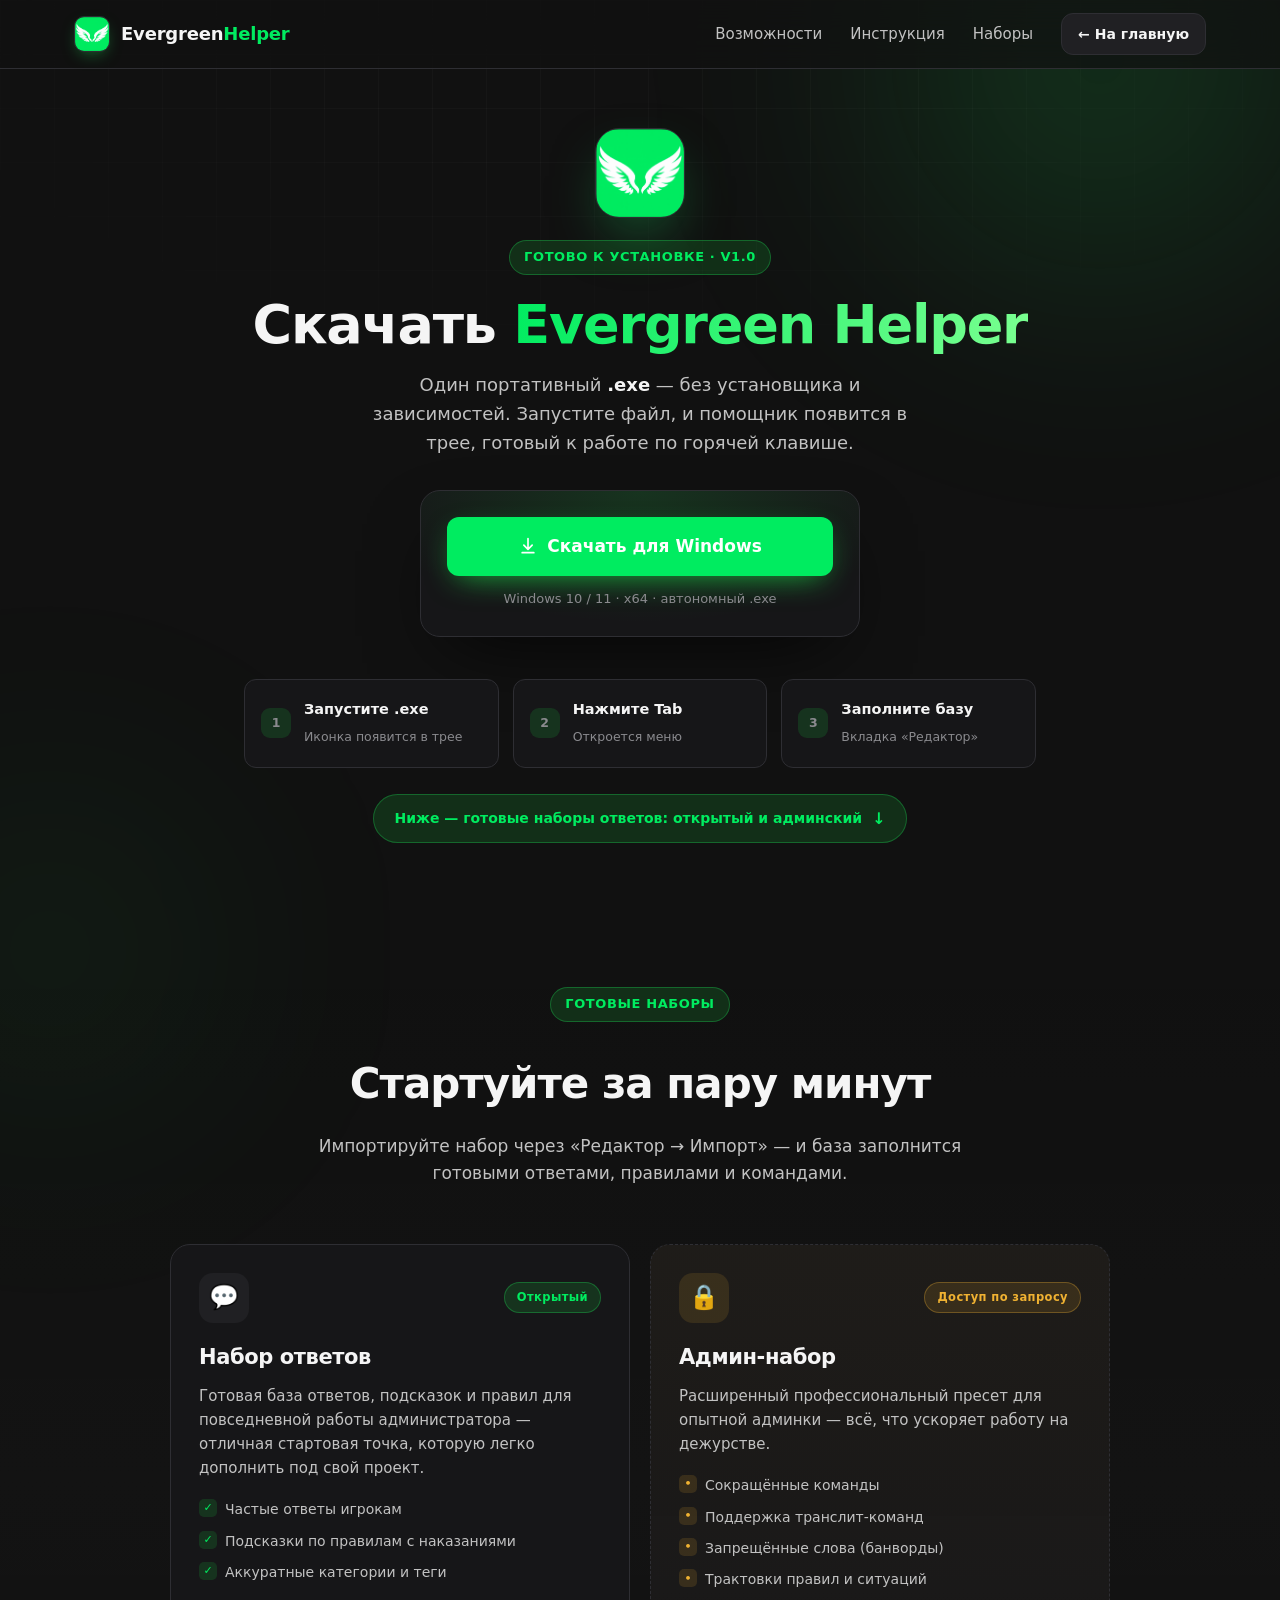
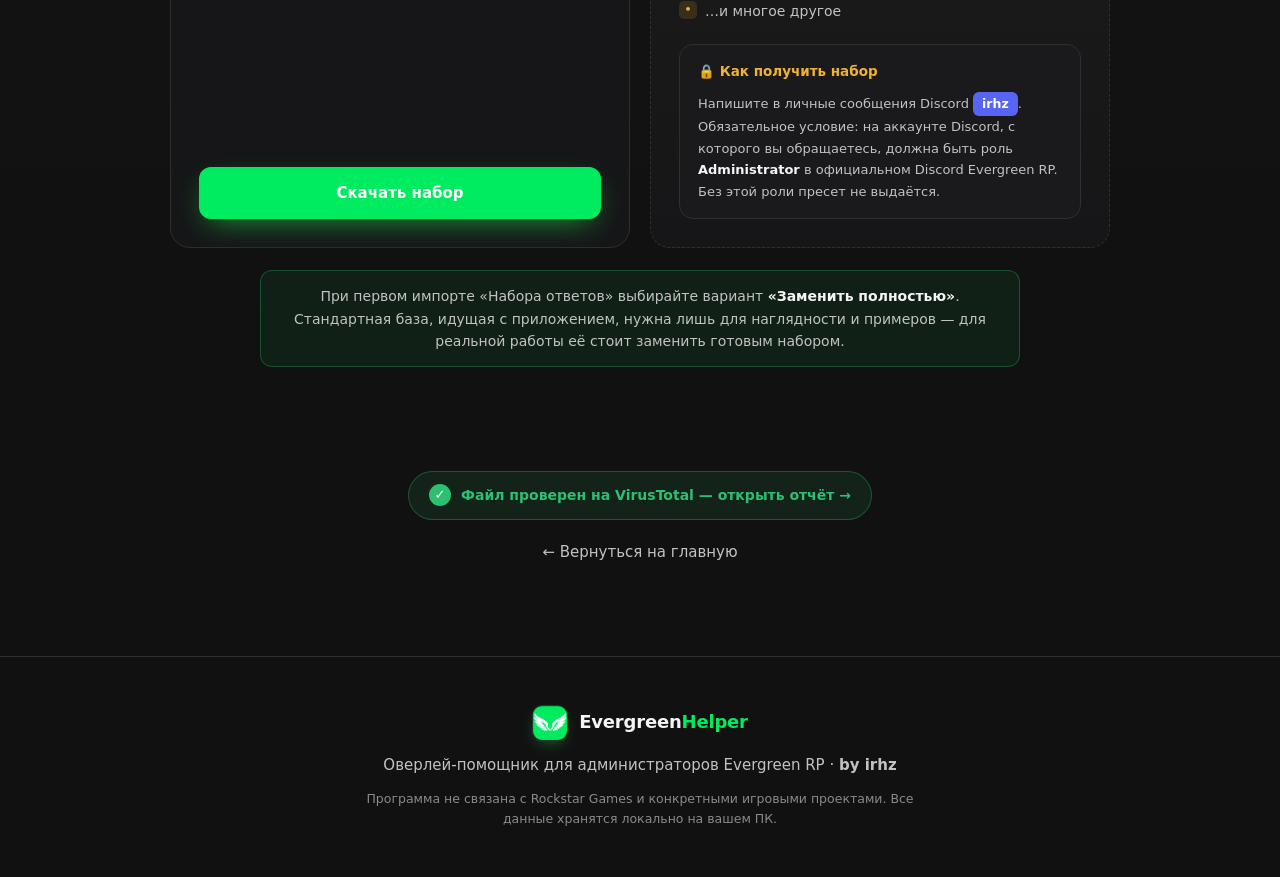
==== download/index.html @ 308b5aea "Add files via upload" ====
<!DOCTYPE html>
<html lang="ru">

<!-- Mirrored from Evergreen-helper.ru/download/ by HTTrack Website Copier/3.x [XR&CO'2014], Thu, 16 Jul 2026 16:44:24 GMT -->
<head>
<meta charset="UTF-8" />
<meta name="viewport" content="width=device-width, initial-scale=1.0" />
<title>Скачать Evergreen Helper</title>
<meta name="description" content="Скачайте Evergreen Helper и готовые наборы ответов для администраторов Evergreen RP. Один портативный .exe, работает офлайн, без сбора данных." />
<link rel="icon" href="../img/newlogo.png" />
<link rel="stylesheet" href="../styles.css" />
</head>
<body>

<div class="bg-grid" aria-hidden="true"></div>
<div class="bg-glow bg-glow--1" aria-hidden="true"></div>
<div class="bg-glow bg-glow--2" aria-hidden="true"></div>

<!-- Nav -->
<header class="nav scrolled" id="nav">
  <div class="wrap nav__inner">
    <a href="../index.html" class="brand">
      <span class="brand__mark"><img src="../img/newlogo.png" alt="Evergreen Helper" /></span>
      <span class="brand__text">Evergreen<span class="brand__accent">Helper</span></span>
    </a>
    <nav class="nav__links">
      <a href="../index.html#features">Возможности</a>
      <a href="../faq/index.html">Инструкция</a>
      <a href="#presets">Наборы</a>
    </nav>
    <a href="../index.html" class="btn btn--ghost btn--sm nav__cta">← На главную</a>
  </div>
</header>

<!-- Download hero -->
<section class="dl">
  <div class="wrap dl__inner">
    <div class="dl__icon"><img src="../img/newlogo.png" alt="Evergreen Helper" /></div>
    <span class="eyebrow">Готово к установке · v1.0</span>
    <h1 class="dl__title">Скачать <span class="grad">Evergreen Helper</span></h1>
    <p class="dl__sub">Один портативный <b>.exe</b> — без установщика и зависимостей. Запустите файл, и помощник появится в трее, готовый к работе по горячей клавише.</p>

    <div class="dl__card">
      <a href="Evergreenhelper.zip" download class="btn btn--accent dl__btn">
        <svg viewBox="0 0 24 24" class="ic ic--dl"><path d="M12 3 V15 M7 11 L12 16 L17 11 M5 20 H19"/></svg>
        Скачать для Windows
      </a>
      <p class="dl__meta">Windows 10 / 11 · x64 · автономный .exe</p>
    </div>

    <div class="dl__steps">
      <div class="dl__step"><span class="dl__num">1</span><div><strong>Запустите .exe</strong><span>Иконка появится в трее</span></div></div>
      <div class="dl__step"><span class="dl__num">2</span><div><strong>Нажмите Tab</strong><span>Откроется меню</span></div></div>
      <div class="dl__step"><span class="dl__num">3</span><div><strong>Заполните базу</strong><span>Вкладка «Редактор»</span></div></div>
    </div>

    <a href="#presets" class="dl__more">
      <span>Ниже — готовые наборы ответов: открытый и админский</span>
      <span class="dl__more-ar">↓</span>
    </a>
  </div>
</section>

<!-- Presets / sets -->
<section class="section section--alt" id="presets">
  <div class="wrap">
    <div class="section__head">
      <span class="eyebrow">Готовые наборы</span>
      <h2>Стартуйте за пару минут</h2>
      <p class="section__lead">Импортируйте набор через «Редактор → Импорт» — и база заполнится готовыми ответами, правилами и командами.</p>
    </div>

    <div class="preset-grid">
      <!-- Answer set -->
      <article class="preset">
        <div class="preset__top">
          <div class="preset__ic">💬</div>
          <span class="preset__chip">Открытый</span>
        </div>
        <h3>Набор ответов</h3>
        <p>Готовая база ответов, подсказок и правил для повседневной работы администратора — отличная стартовая точка, которую легко дополнить под свой проект.</p>
        <ul class="preset__list">
          <li>Частые ответы игрокам</li>
          <li>Подсказки по правилам с наказаниями</li>
          <li>Аккуратные категории и теги</li>
        </ul>
        <a href="Evergreen-answers.json" download class="btn btn--accent preset__btn">Скачать набор</a>
      </article>

      <!-- Admin set (request only) -->
      <article class="preset preset--locked">
        <div class="preset__top">
          <div class="preset__ic preset__ic--lock">🔒</div>
          <span class="preset__chip preset__chip--lock">Доступ по запросу</span>
        </div>
        <h3>Админ-набор</h3>
        <p>Расширенный профессиональный пресет для опытной админки — всё, что ускоряет работу на дежурстве.</p>
        <ul class="preset__list">
          <li>Сокращённые команды</li>
          <li>Поддержка транслит-команд</li>
          <li>Запрещённые слова (банворды)</li>
          <li>Трактовки правил и ситуаций</li>
          <li>…и многое другое</li>
        </ul>
        <div class="preset__note">
          <strong>🔒 Как получить набор</strong>
          <p>Напишите в личные сообщения Discord <span class="disco">irhz</span>. Обязательное условие: на аккаунте Discord, с которого вы обращаетесь, должна быть роль <b>Administrator</b> в официальном Discord Evergreen RP. Без этой роли пресет не выдаётся.</p>
        </div>
      </article>
    </div>

    <p class="preset-tip">При первом импорте «Набора ответов» выбирайте вариант <b>«Заменить полностью»</b>. Стандартная база, идущая с приложением, нужна лишь для наглядности и примеров — для реальной работы её стоит заменить готовым набором.</p>
  </div>
</section>

<!-- Footer bar -->
<section class="dl-foot">
  <div class="wrap dl-foot__inner">
    <a class="dl__vt" href="https://www.virustotal.com/gui/file/6ad9322ad6ffc2415cfb0052f76b34efeab2f4a1d51f4c47fbfd35884fb3eeb3/detection" target="_blank" rel="noopener">
      <span class="dl__vt-check">✓</span> Файл проверен на VirusTotal — открыть отчёт →
    </a>
    <a href="../index.html" class="dl__back">← Вернуться на главную</a>
  </div>
</section>

<footer class="footer">
  <div class="wrap footer__inner">
    <div class="brand">
      <span class="brand__mark"><img src="../img/newlogo.png" alt="Evergreen Helper" /></span>
      <span class="brand__text">Evergreen<span class="brand__accent">Helper</span></span>
    </div>
    <p class="footer__by">Оверлей-помощник для администраторов Evergreen RP · <b>by irhz</b></p>
    <p class="footer__small">Программа не связана с Rockstar Games и конкретными игровыми проектами. Все данные хранятся локально на вашем ПК.</p>
  </div>
</footer>

</body>

<!-- Mirrored from Evergreen-helper.ru/download/ by HTTrack Website Copier/3.x [XR&CO'2014], Thu, 16 Jul 2026 16:44:26 GMT -->
</html>
---- styles.css ----
/* ===== Evergreen Helper — presentation site ===== */
/* Palette mirrors the app: raspberry #E81C5A on near-black #111111. */

:root{
  --bg:#111111;
  --surface:#1A1A1C;
  --surface2:#202023;
  --hover:#2A2A2E;
  --border:#2E2E33;
  --card:#161618;
  --card2:#1c1c1f;
  --accent:#00EC60;
  --accent-hover:#00EC60;
  --accent-soft:rgba(28, 232, 72, 0.14);
  --success:#2FBF71;
  --danger:#00EC60;
  --warning:#F0B232;
  --text:#F5F5F5;
  --text2:#C2C2C2;
  --muted:#8A8A8E;
  --radius:18px;
  --radius-sm:12px;
  --maxw:1180px;
  --ease:cubic-bezier(.22,.61,.36,1);
  --shadow:0 30px 80px -30px rgba(0,0,0,.85);
}

*{box-sizing:border-box;margin:0;padding:0}
html{scroll-behavior:smooth;scroll-padding-top:84px}
body{
  font-family:"Segoe UI",system-ui,-apple-system,Roboto,Arial,sans-serif;
  background:var(--bg);
  color:var(--text);
  line-height:1.6;
  -webkit-font-smoothing:antialiased;
  overflow-x:hidden;
}
a{color:inherit;text-decoration:none}
img{max-width:100%;display:block}
.wrap{width:100%;max-width:var(--maxw);margin:0 auto;padding:0 24px}

/* ===== Background ===== */
.bg-grid{
  position:fixed;inset:0;z-index:-2;
  background-image:
    linear-gradient(rgba(255,255,255,.025) 1px,transparent 1px),
    linear-gradient(90deg,rgba(255,255,255,.025) 1px,transparent 1px);
  background-size:54px 54px;
  mask-image:radial-gradient(ellipse 90% 60% at 50% 0%,#000 30%,transparent 75%);
}
.bg-glow{position:fixed;z-index:-1;border-radius:50%;filter:blur(120px);opacity:.5;pointer-events:none}
.bg-glow--1{width:680px;height:680px;background:radial-gradient(circle,rgba(28, 232, 89, 0.45),transparent 65%);top:-280px;right:-160px}
.bg-glow--2{width:540px;height:540px;background:radial-gradient(circle,rgba(28, 232, 79, 0.18),transparent 65%);top:680px;left:-220px}

/* ===== Buttons ===== */
.btn{
  display:inline-flex;align-items:center;gap:9px;justify-content:center;
  font-weight:600;font-size:15px;border:none;cursor:pointer;
  padding:13px 24px;border-radius:12px;transition:.22s var(--ease);
  white-space:nowrap;
}
.btn--accent{background:var(--accent);color:#fff;box-shadow:0 10px 30px -10px rgba(28, 232, 79, 0.7)}
.btn--accent:hover{background:var(--accent-hover);transform:translateY(-2px);box-shadow:0 16px 40px -12px rgba(28, 232, 106, 0.85)}
.btn--ghost{background:var(--surface2);color:var(--text);border:1px solid var(--border)}
.btn--ghost:hover{background:var(--hover);transform:translateY(-2px)}
.btn--sm{padding:9px 16px;font-size:14px}
.btn--lg{padding:16px 32px;font-size:16px}

/* ===== Nav ===== */
.nav{
  position:fixed;top:0;left:0;right:0;z-index:50;
  transition:.3s var(--ease);
}
.nav.scrolled{
  background:rgba(17,17,17,.72);
  backdrop-filter:blur(18px);-webkit-backdrop-filter:blur(18px);
  border-bottom:1px solid var(--border);
}
.nav__inner{display:flex;align-items:center;gap:24px;height:68px}
.brand{display:flex;align-items:center;gap:11px;font-weight:700;font-size:18px;letter-spacing:-.2px}
.brand__mark{
  width:36px;height:36px;border-radius:10px;display:grid;place-items:center;overflow:hidden;
  background:var(--surface2);border:1px solid var(--border);
  box-shadow:0 6px 18px -8px rgba(28, 232, 89, 0.7);
}
.brand__mark img{width:100%;height:100%;object-fit:cover;display:block}
.brand__accent{color:var(--accent)}
.nav__links{display:flex;gap:28px;margin-left:auto;font-size:15px;font-weight:500}
.nav__links a{color:var(--text2);transition:.2s;position:relative;padding:6px 0}
.nav__links a:hover{color:var(--text)}
.nav__links a.active{color:var(--text)}
.nav__links a.active::after{content:"";position:absolute;left:0;right:0;bottom:-2px;height:2px;background:var(--accent);border-radius:2px}
.nav__cta{margin-left:4px}

/* ===== Hero ===== */
.hero{padding:150px 0 70px}
.hero__inner{display:grid;grid-template-columns:1.05fr 1.1fr;gap:56px;align-items:center}
.eyebrow{
  display:inline-block;font-size:13px;font-weight:600;letter-spacing:.6px;text-transform:uppercase;
  color:var(--accent);background:var(--accent-soft);border:1px solid rgba(28, 232, 89, 0.3);
  padding:6px 14px;border-radius:999px;margin-bottom:22px;
}
.hero__title{font-size:clamp(38px,5.2vw,62px);line-height:1.05;font-weight:800;letter-spacing:-1.5px}
.grad{background:linear-gradient(100deg,var(--accent),#7aff90);-webkit-background-clip:text;background-clip:text;color:transparent}
.hero__sub{margin-top:22px;font-size:18px;color:var(--text2);max-width:540px}
.hero__sub b{color:var(--text)}
.hero__cta{display:flex;gap:14px;margin-top:34px;flex-wrap:wrap}
.hero__pills{list-style:none;display:flex;flex-wrap:wrap;gap:10px 22px;margin-top:34px;font-size:14px;color:var(--text2)}
.hero__pills li{display:flex;align-items:center;gap:8px}
.dot{width:8px;height:8px;border-radius:50%;display:inline-block}
.dot--green{background:var(--success);box-shadow:0 0 10px var(--success)}
.dot--accent{background:var(--accent);box-shadow:0 0 10px var(--accent)}

/* ===== Card / mockup ===== */
.card{background:var(--card);border:1px solid var(--border);border-radius:var(--radius);box-shadow:var(--shadow)}
.hero__demo{position:relative}
.mockup{position:relative;z-index:2;padding:16px;transition:transform .3s var(--ease)}
.mockup__glow{position:absolute;inset:8% 6%;z-index:1;background:radial-gradient(ellipse,rgba(28, 232, 89, 0.4),transparent 70%);filter:blur(60px)}
.mockup__header{display:flex;align-items:center;justify-content:space-between;margin-bottom:14px}
.seg{display:inline-flex;background:var(--bg);border:1px solid var(--border);border-radius:10px;padding:3px}
.seg__btn{background:transparent;border:none;color:var(--text2);font-weight:600;font-size:12.5px;padding:7px 14px;border-radius:7px;cursor:pointer;font-family:inherit;transition:.2s}
.seg__btn.is-active{background:var(--accent);color:#fff}
.seg__btn:not(.is-active):hover{background:var(--hover);color:var(--text)}
.mockup__hint{font-size:11.5px;color:var(--muted)}
.mockup__search{display:flex;align-items:center;gap:10px;background:var(--bg);border:1.5px solid var(--border);border-radius:12px;padding:12px 14px;transition:.2s}
.mockup__search:focus-within{border-color:var(--accent);background:#1a1012}
.mockup__search .ic{width:18px;height:18px;flex:none}
.mockup__search input{flex:1;background:none;border:none;outline:none;color:var(--text);font-size:15px;font-family:inherit}
.mockup__search input::placeholder{color:var(--muted)}
.ic{fill:none;stroke:var(--muted);stroke-width:2;stroke-linecap:round;stroke-linejoin:round}
.mockup__body{display:grid;grid-template-columns:1fr 1fr;gap:12px;margin-top:12px;min-height:236px}
.mockup__list{list-style:none;display:flex;flex-direction:column;gap:6px;overflow:auto;max-height:236px}
.row{display:flex;align-items:center;gap:10px;padding:10px 11px;border-radius:11px;cursor:pointer;border:1px solid transparent;transition:.16s}
.row:hover{background:var(--surface)}
.row.is-active{background:var(--surface2);border-color:var(--border)}
.row__ic{width:30px;height:30px;border-radius:9px;background:var(--bg);display:grid;place-items:center;font-size:15px;flex:none}
.row__main{min-width:0}
.row__name{font-size:13.5px;font-weight:600;white-space:nowrap;overflow:hidden;text-overflow:ellipsis}
.row__sub{font-size:11px;color:var(--muted);white-space:nowrap;overflow:hidden;text-overflow:ellipsis}
.badge{font-size:9.5px;font-weight:700;letter-spacing:.4px;padding:3px 7px;border-radius:6px;flex:none}
.badge--answer{background:rgba(47,191,113,.16);color:#5fe39b}
.badge--hint{background:rgba(240,178,50,.16);color:#f3c66b}
.badge--cmd{background:rgba(28, 232, 72, 0.16);color:#77ff99}
.badge--ban{background:rgba(72, 229, 119, 0.18);color:#8affad}
.mark{background:rgba(28, 232, 89, 0.4);color:#fff;border-radius:3px;padding:0 2px;font-weight:600}

.mockup__preview{background:var(--bg);border:1px solid var(--border);border-radius:12px;padding:14px;display:flex;flex-direction:column;overflow:hidden}
.pv__badge{align-self:flex-start;font-size:10px;font-weight:700;letter-spacing:.5px;color:var(--accent);background:var(--accent-soft);padding:4px 9px;border-radius:6px}
.pv__name{font-size:15px;font-weight:700;margin:10px 0 6px}
.pv__text{font-size:12.5px;color:var(--text2);overflow:auto;flex:1}
.pv__pun{margin-top:8px;align-self:flex-start;font-size:11px;font-weight:600;color:#8eff8a;background:rgba(72, 229, 111, 0.16);padding:4px 9px;border-radius:6px}
.pv__copy{margin-top:10px;align-self:flex-start;background:var(--accent);color:#fff;border:none;font-weight:600;font-size:12px;padding:8px 16px;border-radius:9px;cursor:pointer;font-family:inherit;transition:.2s}
.pv__copy:hover{background:var(--accent-hover)}
.mockup__footer{display:flex;align-items:center;justify-content:space-between;margin-top:13px;padding-top:11px;border-top:1px solid var(--border);font-size:11px;color:var(--muted)}
.by{color:#ff5fb0;font-weight:600}
.kbd{display:inline-block;background:var(--surface2);border:1px solid var(--border);border-bottom-width:2px;border-radius:5px;padding:1px 6px;font-size:11px;font-family:"Segoe UI",sans-serif;color:var(--text2)}

/* ===== Stats ===== */
.stats{display:grid;grid-template-columns:repeat(4,1fr);gap:18px;margin:30px auto 10px}
.stat{background:var(--card);border:1px solid var(--border);border-radius:var(--radius-sm);padding:24px;text-align:center}
.stat__num{display:block;font-size:34px;font-weight:800;color:var(--accent);letter-spacing:-1px}
.stat__label{font-size:13.5px;color:var(--muted)}

/* ===== Sections ===== */
.section{padding:96px 0}
.section--alt{background:linear-gradient(180deg,transparent,rgba(255,255,255,.012),transparent)}
.section__head{max-width:680px;margin:0 auto 56px;text-align:center}
.section__head h2{font-size:clamp(28px,3.6vw,42px);font-weight:800;letter-spacing:-1px;margin-top:6px}
.section__lead{margin-top:16px;font-size:17px;color:var(--text2)}

/* ===== Feature rows ===== */
.feature{display:grid;grid-template-columns:1fr 1.15fr;gap:54px;align-items:center;padding:38px 0}
.feature--rev .feature__text{order:2}
.feature--rev .feature__shot{order:1}
.feature__tag{display:inline-block;font-size:12.5px;font-weight:700;letter-spacing:.5px;text-transform:uppercase;color:var(--text2);background:var(--surface2);border:1px solid var(--border);padding:5px 12px;border-radius:999px;margin-bottom:16px}
.feature__tag--accent{color:#fff;background:var(--accent);border-color:var(--accent);box-shadow:0 8px 22px -8px rgba(28, 232, 113, 0.8)}
.feature__text h3{font-size:clamp(23px,2.6vw,30px);font-weight:800;letter-spacing:-.6px;line-height:1.2}
.feature__text>p{margin-top:14px;font-size:16.5px;color:var(--text2)}
.feature__text>p i{color:var(--text)}
.ticks{list-style:none;margin-top:22px;display:flex;flex-direction:column;gap:12px}
.ticks li{position:relative;padding-left:30px;font-size:15px;color:var(--text2)}
.ticks li::before{
  content:"✓";position:absolute;left:0;top:1px;width:20px;height:20px;border-radius:6px;
  background:var(--accent-soft);color:var(--accent);font-size:12px;font-weight:800;display:grid;place-items:center;
}
.inline-link{display:inline-block;margin-top:22px;color:var(--accent);font-weight:600}
.inline-link:hover{text-decoration:underline}

.feature__shot{
  border-radius:var(--radius);overflow:hidden;border:1px solid var(--border);
  background:var(--card);box-shadow:var(--shadow);position:relative;
  transition:.4s var(--ease);
}
.feature__shot::after{content:"";position:absolute;inset:0;border-radius:var(--radius);box-shadow:inset 0 0 0 1px rgba(255,255,255,.04);pointer-events:none}
.feature__shot:hover{transform:translateY(-6px);border-color:rgba(28, 232, 79, 0.4)}
.feature__shot img{width:100%}
.feature--hl{
  background:radial-gradient(ellipse 80% 100% at 50% 0%,var(--accent-soft),transparent 70%);
  border:1px solid rgba(28, 232, 89, 0.22);border-radius:24px;padding:42px;margin:24px 0;
}

/* ===== RMB demo ===== */
.rmb-zone{
  position:relative;min-height:320px;border-radius:24px;overflow:hidden;
  border:1.5px dashed var(--border);background:
    radial-gradient(ellipse 70% 90% at 50% 50%,rgba(28, 232, 89, 0.08),transparent 70%),var(--card);
  display:grid;place-items:center;transition:.3s;
}
.rmb-zone:hover{border-color:rgba(28, 232, 72, 0.45)}
.rmb-zone__hint{text-align:center;color:var(--muted);user-select:none;pointer-events:none}
.rmb-zone__hint .ic--lg{width:46px;height:46px;stroke:var(--accent);margin:0 auto 14px}
.rmb-zone__hint p{font-size:19px;font-weight:600;color:var(--text)}
.rmb-zone__hint span{font-size:13.5px}

/* context menu (built by JS) */
.ctx{
  position:fixed;z-index:80;width:300px;background:var(--card);border:1px solid var(--border);
  border-radius:14px;box-shadow:var(--shadow);padding:8px;
  animation:ctxIn .14s var(--ease);transform-origin:top left;
}
@keyframes ctxIn{from{opacity:0;transform:scale(.94) translateY(-4px)}to{opacity:1;transform:none}}
.ctx__head{font-size:11px;color:var(--muted);padding:6px 10px 8px;display:flex;justify-content:space-between}
.ctx__item{display:flex;align-items:center;gap:11px;padding:10px 11px;border-radius:10px;cursor:pointer;transition:.12s}
.ctx__item:hover{background:var(--accent);color:#fff}
.ctx__item:hover .ctx__sub{color:rgba(255,255,255,.8)}
.ctx__star{color:var(--accent)}
.ctx__item:hover .ctx__star{color:#fff}
.ctx__main{min-width:0}
.ctx__name{font-size:13.5px;font-weight:600;white-space:nowrap;overflow:hidden;text-overflow:ellipsis}
.ctx__sub{font-size:11px;color:var(--muted);white-space:nowrap;overflow:hidden;text-overflow:ellipsis}

.toast{
  position:fixed;left:50%;bottom:40px;transform:translateX(-50%) translateY(20px);
  background:var(--surface2);border:1px solid var(--border);border-left:3px solid var(--success);
  color:var(--text);padding:13px 20px;border-radius:12px;font-size:14px;font-weight:500;
  box-shadow:var(--shadow);opacity:0;pointer-events:none;transition:.3s var(--ease);z-index:90;max-width:90vw;
}
.toast.show{opacity:1;transform:translateX(-50%) translateY(0)}

/* ===== Security ===== */
.sec-grid{display:grid;grid-template-columns:repeat(3,1fr);gap:18px}
.sec-card{background:var(--card);border:1px solid var(--border);border-radius:var(--radius);padding:28px;transition:.25s var(--ease)}
.sec-card:hover{transform:translateY(-5px);border-color:rgba(28, 232, 89, 0.35);background:var(--card2)}
.sec-card__ic{font-size:30px;width:56px;height:56px;border-radius:14px;background:var(--surface2);display:grid;place-items:center;margin-bottom:16px}
.sec-card h3{font-size:18.5px;font-weight:700;margin-bottom:8px}
.sec-card p{font-size:14.5px;color:var(--text2)}
.code{font-family:Consolas,monospace;background:var(--surface2);border:1px solid var(--border);border-radius:5px;padding:1px 6px;font-size:12.5px;color:var(--text)}

.vt{
  display:grid;grid-template-columns:1fr auto;align-items:center;gap:36px;margin-top:26px;
  background:linear-gradient(110deg,rgba(47,191,113,.08),var(--card));
  border:1px solid rgba(47,191,113,.3);border-radius:20px;padding:28px 32px;transition:.25s var(--ease);
}
.vt:hover{transform:translateY(-4px);border-color:rgba(47,191,113,.55);box-shadow:0 24px 60px -28px rgba(47,191,113,.5)}
.vt__info{display:flex;flex-direction:column;align-items:flex-start;gap:16px}
.vt__badge{display:flex;align-items:center;gap:16px}
.vt__check{width:50px;height:50px;border-radius:50%;background:var(--success);color:#fff;font-size:26px;font-weight:800;display:grid;place-items:center;box-shadow:0 0 26px -4px var(--success);flex:none}
.vt__badge strong{display:block;font-size:18px}
.vt__badge span{font-size:13.5px;color:var(--text2)}
.vt__desc{font-size:14.5px;color:var(--text2);max-width:440px}
.vt__shot{flex:none;width:260px;max-width:38vw;border-radius:14px;overflow:hidden;border:1px solid var(--border);background:var(--bg);box-shadow:0 16px 40px -20px rgba(0,0,0,.8)}
.vt__shot img{width:100%;height:auto;display:block}
.vt__link{color:var(--success);font-weight:700;white-space:nowrap}

/* ===== Compare ===== */
.compare{max-width:980px;margin:0 auto;border:1px solid var(--border);border-radius:var(--radius);overflow:hidden;background:var(--card)}
.compare__row{display:grid;grid-template-columns:1.2fr 1.4fr 1.4fr;border-bottom:1px solid var(--border)}
.compare__row:last-child{border-bottom:none}
.compare__row--head{background:var(--surface2);font-weight:700;font-size:13px;text-transform:uppercase;letter-spacing:.4px}
.compare__cell{padding:16px 20px;font-size:14.5px;display:flex;align-items:center;gap:9px}
.compare__feature{font-weight:600;color:var(--text);border-right:1px solid var(--border)}
.compare__ahk{color:var(--muted);border-right:1px solid var(--border)}
.compare__us{color:var(--text2);background:rgba(28, 232, 96, 0.05)}
.compare__row--head .compare__us{color:var(--accent);background:rgba(28, 232, 106, 0.12)}
.x{color:var(--danger);font-weight:800;flex:none}
.v{color:var(--success);font-weight:800;flex:none}

/* ===== CTA ===== */
.cta__inner{text-align:center;background:
  radial-gradient(ellipse 80% 120% at 50% 0%,var(--accent-soft),transparent 70%),var(--card);
  border:1px solid rgba(28, 232, 113, 0.25);border-radius:28px;padding:64px 32px}
.cta__inner h2{font-size:clamp(28px,4vw,44px);font-weight:800;letter-spacing:-1px}
.cta__inner p{margin:16px auto 0;max-width:560px;font-size:17px;color:var(--text2)}
.cta__btns{display:flex;gap:14px;justify-content:center;margin-top:32px;flex-wrap:wrap}

/* ===== Footer ===== */
.footer{border-top:1px solid var(--border);padding:48px 0;margin-top:20px}
.footer__inner{text-align:center;display:flex;flex-direction:column;align-items:center;gap:12px}
.footer__by{color:var(--text2);font-size:15px}
.footer__small{color:var(--muted);font-size:12.5px;max-width:560px}

/* ===== Download page ===== */
.dl{padding:128px 0 48px}
.dl__inner{max-width:840px;margin:0 auto;text-align:center;display:flex;flex-direction:column;align-items:center}
.dl__icon{width:90px;height:90px;border-radius:24px;overflow:hidden;border:1px solid var(--border);background:var(--surface2);box-shadow:0 24px 60px -20px rgba(28, 232, 106, 0.55);margin-bottom:22px}
.dl__icon img{width:100%;height:100%;object-fit:cover}
.dl__title{font-size:clamp(34px,5vw,54px);font-weight:800;letter-spacing:-1.2px;line-height:1.05}
.dl__sub{margin:18px auto 0;font-size:18px;color:var(--text2);max-width:560px}
.dl__sub b{color:var(--text)}
.dl__card{margin-top:32px;width:100%;max-width:440px;background:var(--card);border:1px solid var(--border);border-radius:20px;padding:26px;box-shadow:var(--shadow);background-image:radial-gradient(ellipse 90% 130% at 50% 0%,var(--accent-soft),transparent 70%)}
.dl__btn{width:100%;font-size:17px;padding:16px 30px}
.ic--dl{width:20px;height:20px;stroke:#fff;fill:none;stroke-width:2;stroke-linecap:round;stroke-linejoin:round}
.dl__meta{margin-top:13px;font-size:13px;color:var(--muted)}
.dl__pills{list-style:none;display:flex;flex-wrap:wrap;gap:8px 18px;justify-content:center;margin-top:16px;font-size:13.5px;color:var(--text2)}
.dl__pills li{display:flex;align-items:center;gap:7px}
.dl__more{display:inline-flex;align-items:center;gap:10px;margin-top:26px;padding:11px 20px;border-radius:999px;
  background:var(--accent-soft);border:1px solid rgba(28, 232, 89, 0.3);color:var(--accent);font-weight:600;font-size:14px;transition:.2s var(--ease)}
.dl__more:hover{background:rgba(28, 232, 79, 0.2);transform:translateY(-2px)}
.dl__more-ar{font-size:16px;animation:bobDown 1.4s var(--ease) infinite}
@keyframes bobDown{0%,100%{transform:translateY(-2px)}50%{transform:translateY(3px)}}
.dl__steps{display:grid;grid-template-columns:repeat(3,1fr);gap:14px;margin-top:42px;width:100%;text-align:left}
.dl__step{background:var(--card);border:1px solid var(--border);border-radius:var(--radius-sm);padding:18px 16px;display:flex;gap:13px;align-items:center}
.dl__num{width:30px;height:30px;border-radius:9px;background:var(--accent-soft);color:var(--accent);font-weight:800;display:grid;place-items:center;flex:none}
.dl__step strong{display:block;font-size:14.5px;margin-bottom:2px}
.dl__step span{font-size:12.5px;color:var(--muted)}

/* presets / sets */
.preset-grid{display:grid;grid-template-columns:1fr 1fr;gap:20px;max-width:940px;margin:0 auto}
.preset{display:flex;flex-direction:column;background:var(--card);border:1px solid var(--border);border-radius:20px;padding:28px;transition:.25s var(--ease)}
.preset:not(.preset--locked):hover{transform:translateY(-4px);border-color:rgba(28, 232, 79, 0.4)}
.preset--locked{background:linear-gradient(180deg,rgba(240,178,50,.04),transparent),var(--card);border-style:dashed}
.preset__top{display:flex;align-items:center;justify-content:space-between;margin-bottom:18px}
.preset__ic{width:50px;height:50px;border-radius:14px;background:var(--surface2);display:grid;place-items:center;font-size:24px}
.preset__ic--lock{background:rgba(240,178,50,.12)}
.preset__chip{font-size:11.5px;font-weight:700;letter-spacing:.4px;padding:5px 12px;border-radius:999px;background:var(--accent-soft);color:var(--accent);border:1px solid rgba(28, 232, 89, 0.3)}
.preset__chip--lock{background:rgba(240,178,50,.12);color:var(--warning);border-color:rgba(240,178,50,.3)}
.preset h3{font-size:21px;font-weight:800;letter-spacing:-.4px}
.preset>p{margin-top:10px;font-size:15px;color:var(--text2)}
.preset__list{list-style:none;margin:18px 0 22px;display:flex;flex-direction:column;gap:9px}
.preset__list li{position:relative;padding-left:26px;font-size:14px;color:var(--text2)}
.preset__list li::before{content:"✓";position:absolute;left:0;top:1px;width:18px;height:18px;border-radius:5px;background:var(--accent-soft);color:var(--accent);font-size:11px;font-weight:800;display:grid;place-items:center}
.preset--locked .preset__list li::before{content:"•";background:rgba(240,178,50,.14);color:var(--warning)}
.preset__btn{margin-top:auto;width:100%;padding:14px}
.preset-tip{max-width:760px;margin:22px auto 0;text-align:center;font-size:14px;color:var(--text2);
  background:rgba(28, 232, 106, 0.07);border:1px solid rgba(28, 232, 120, 0.25);border-radius:12px;padding:14px 18px}
.preset-tip b{color:var(--text)}
.preset__note{margin-top:auto;background:var(--surface);border:1px solid var(--border);border-radius:14px;padding:16px 18px}
.preset__note strong{display:flex;align-items:center;gap:8px;font-size:13.5px;color:var(--warning);margin-bottom:9px}
.preset__note p{font-size:13px;color:var(--text2);line-height:1.65}
.preset__note b{color:var(--text)}
.disco{display:inline-flex;align-items:center;gap:6px;font-weight:700;color:#fff;background:#5865F2;padding:2px 9px;border-radius:6px;font-size:12.5px}

/* download footer bar */
.dl-foot{padding:8px 0 72px}
.dl-foot__inner{display:flex;flex-direction:column;align-items:center;gap:20px}
.dl__vt{display:inline-flex;align-items:center;gap:10px;padding:12px 20px;border-radius:999px;background:rgba(47,191,113,.1);border:1px solid rgba(47,191,113,.32);color:var(--success);font-weight:600;font-size:14px;transition:.2s var(--ease)}
.dl__vt:hover{background:rgba(47,191,113,.18);transform:translateY(-2px)}
.dl__vt-check{width:22px;height:22px;border-radius:50%;background:var(--success);color:#fff;font-weight:800;font-size:13px;display:grid;place-items:center}
.dl__back{color:var(--text2);font-weight:500;font-size:15px;transition:.2s}
.dl__back:hover{color:var(--accent)}

/* ===== 404 page ===== */
.err{min-height:100vh;display:grid;place-items:center;text-align:center;padding:120px 0 60px}
.err__inner{display:flex;flex-direction:column;align-items:center}
.err__icon{width:74px;height:74px;border-radius:20px;overflow:hidden;border:1px solid var(--border);background:var(--surface2);margin-bottom:24px;box-shadow:0 18px 50px -20px rgba(28, 232, 130, 0.5)}
.err__icon img{width:100%;height:100%;object-fit:cover}
.err__code{font-size:clamp(120px,24vw,210px);font-weight:900;line-height:.9;letter-spacing:-8px;
  background:linear-gradient(120deg,var(--accent),#7affa6 55%,#0e7a2e);-webkit-background-clip:text;background-clip:text;color:transparent}
.err__title{font-size:clamp(26px,4vw,40px);font-weight:800;letter-spacing:-.8px;margin-top:8px}
.err__sub{margin:16px auto 0;max-width:480px;font-size:17px;color:var(--text2)}
.err__btns{display:flex;gap:14px;justify-content:center;margin-top:32px;flex-wrap:wrap}
.err__links{display:flex;gap:8px 22px;flex-wrap:wrap;justify-content:center;margin-top:30px;font-size:14px}
.err__links a{color:var(--muted);transition:.2s}
.err__links a:hover{color:var(--accent)}

/* ===== Docs / FAQ page ===== */
.doc{padding:108px 0 70px}
.doc__head{max-width:760px;margin:0 0 34px}
.doc__head h1{font-size:clamp(32px,4.5vw,48px);font-weight:800;letter-spacing:-1px;margin-top:6px}
.doc__lead{margin-top:14px;font-size:17px;color:var(--text2)}
.nowrap{white-space:nowrap}
.ilink{color:var(--accent);font-weight:600}
.ilink:hover{text-decoration:underline}
.doc__grid{display:grid;grid-template-columns:248px 1fr;gap:46px;align-items:start}
.toc{position:sticky;top:88px;background:var(--card);border:1px solid var(--border);border-radius:16px;padding:14px}
.toc__title{font-size:12px;text-transform:uppercase;letter-spacing:.5px;color:var(--muted);font-weight:700;padding:4px 10px 10px}
.toc nav{display:flex;flex-direction:column;gap:2px}
.toc a{display:block;padding:8px 10px;border-radius:9px;color:var(--text2);font-size:13.5px;transition:.15s}
.toc a:hover{background:var(--surface);color:var(--text)}
.doc__main{min-width:0}
.doc-sec{scroll-margin-top:84px;padding:30px 0;border-top:1px solid var(--border)}
.doc-sec:first-child{border-top:none;padding-top:0}
.doc-sec h2{font-size:clamp(22px,2.6vw,28px);font-weight:800;letter-spacing:-.5px}
.doc-sec h3{font-size:18px;font-weight:700;margin-top:26px}
.doc-sec>p{margin-top:12px;font-size:15.5px;color:var(--text2)}
.doc-sec p b,.doc-sec li b{color:var(--text)}
.doc-list{margin:14px 0 0;padding:0;list-style:none;display:flex;flex-direction:column;gap:10px}
.doc-list li{position:relative;padding-left:26px;font-size:15px;color:var(--text2)}
.doc-list li::before{content:"";position:absolute;left:4px;top:9px;width:6px;height:6px;border-radius:50%;background:var(--accent)}
.doc-list--num{counter-reset:s}
.doc-list--num li{counter-increment:s}
.doc-list--num li::before{content:counter(s);top:0;left:0;width:20px;height:20px;border-radius:6px;background:var(--accent-soft);color:var(--accent);font-size:11px;font-weight:800;display:grid;place-items:center}
.shot{margin:18px 0 0;border-radius:14px;overflow:hidden;border:1px solid var(--border);background:var(--card);box-shadow:var(--shadow);max-width:560px}
.shot img{width:100%;display:block}
.shot--sm{max-width:420px}
.note{margin-top:16px;background:rgba(28, 232, 89, 0.07);border:1px solid rgba(28, 232, 62, 0.25);border-left-width:3px;border-radius:10px;padding:13px 16px;font-size:14.5px;color:var(--text2)}
.faq-item{border:1px solid var(--border);border-radius:12px;margin-top:10px;background:var(--card)}
.faq-item summary{cursor:pointer;list-style:none;padding:16px 18px;font-weight:600;font-size:15px;color:var(--text);display:flex;justify-content:space-between;align-items:center;gap:12px}
.faq-item summary::-webkit-details-marker{display:none}
.faq-item summary::after{content:"+";color:var(--accent);font-size:21px;font-weight:700;flex:none;transition:transform .2s var(--ease)}
.faq-item[open] summary::after{transform:rotate(45deg)}
.faq-item summary:hover{color:var(--accent)}
.faq-a{padding:0 18px 16px}
.faq-a p{margin-top:8px;font-size:14.5px;color:var(--text2)}
.faq-a p:first-child{margin-top:0}
.doc__dl{margin-top:36px;padding:15px 30px;font-size:16px}

@media (max-width:920px){
  .doc__grid{grid-template-columns:1fr;gap:0}
  .toc{position:static;margin-bottom:24px}
  .toc nav{flex-direction:row;flex-wrap:wrap;gap:6px}
  .toc a{font-size:12.5px;padding:6px 11px;background:var(--surface)}
}

/* ===== Reveal animation ===== */
.reveal{opacity:0;transform:translateY(28px);transition:opacity .7s var(--ease),transform .7s var(--ease)}
.reveal.in{opacity:1;transform:none}

/* ===== Responsive ===== */
@media (max-width:920px){
  .hero__inner{grid-template-columns:1fr;gap:40px}
  .feature,.feature--rev .feature__text,.feature--rev .feature__shot{grid-template-columns:1fr;order:0}
  .feature{gap:26px}
  .feature__shot{order:2!important}
  .stats{grid-template-columns:repeat(2,1fr)}
  .sec-grid{grid-template-columns:1fr 1fr}
  .nav__links{display:none}
  .vt{grid-template-columns:1fr;text-align:center;justify-items:center}
  .vt__info{align-items:center}
  .vt__badge{flex-direction:column;text-align:center}
  .vt__shot{width:300px;max-width:80vw}
}
@media (max-width:560px){
  .hero{padding:120px 0 50px}
  .stats,.sec-grid{grid-template-columns:1fr}
  .compare__row{grid-template-columns:1fr}
  .compare__cell{border-right:none!important}
  .compare__feature{background:var(--surface2)}
  .mockup__body{grid-template-columns:1fr}
  .mockup__preview{display:none}
  .feature--hl{padding:24px}
  .dl__steps{grid-template-columns:1fr}
  .preset-grid{grid-template-columns:1fr}
}
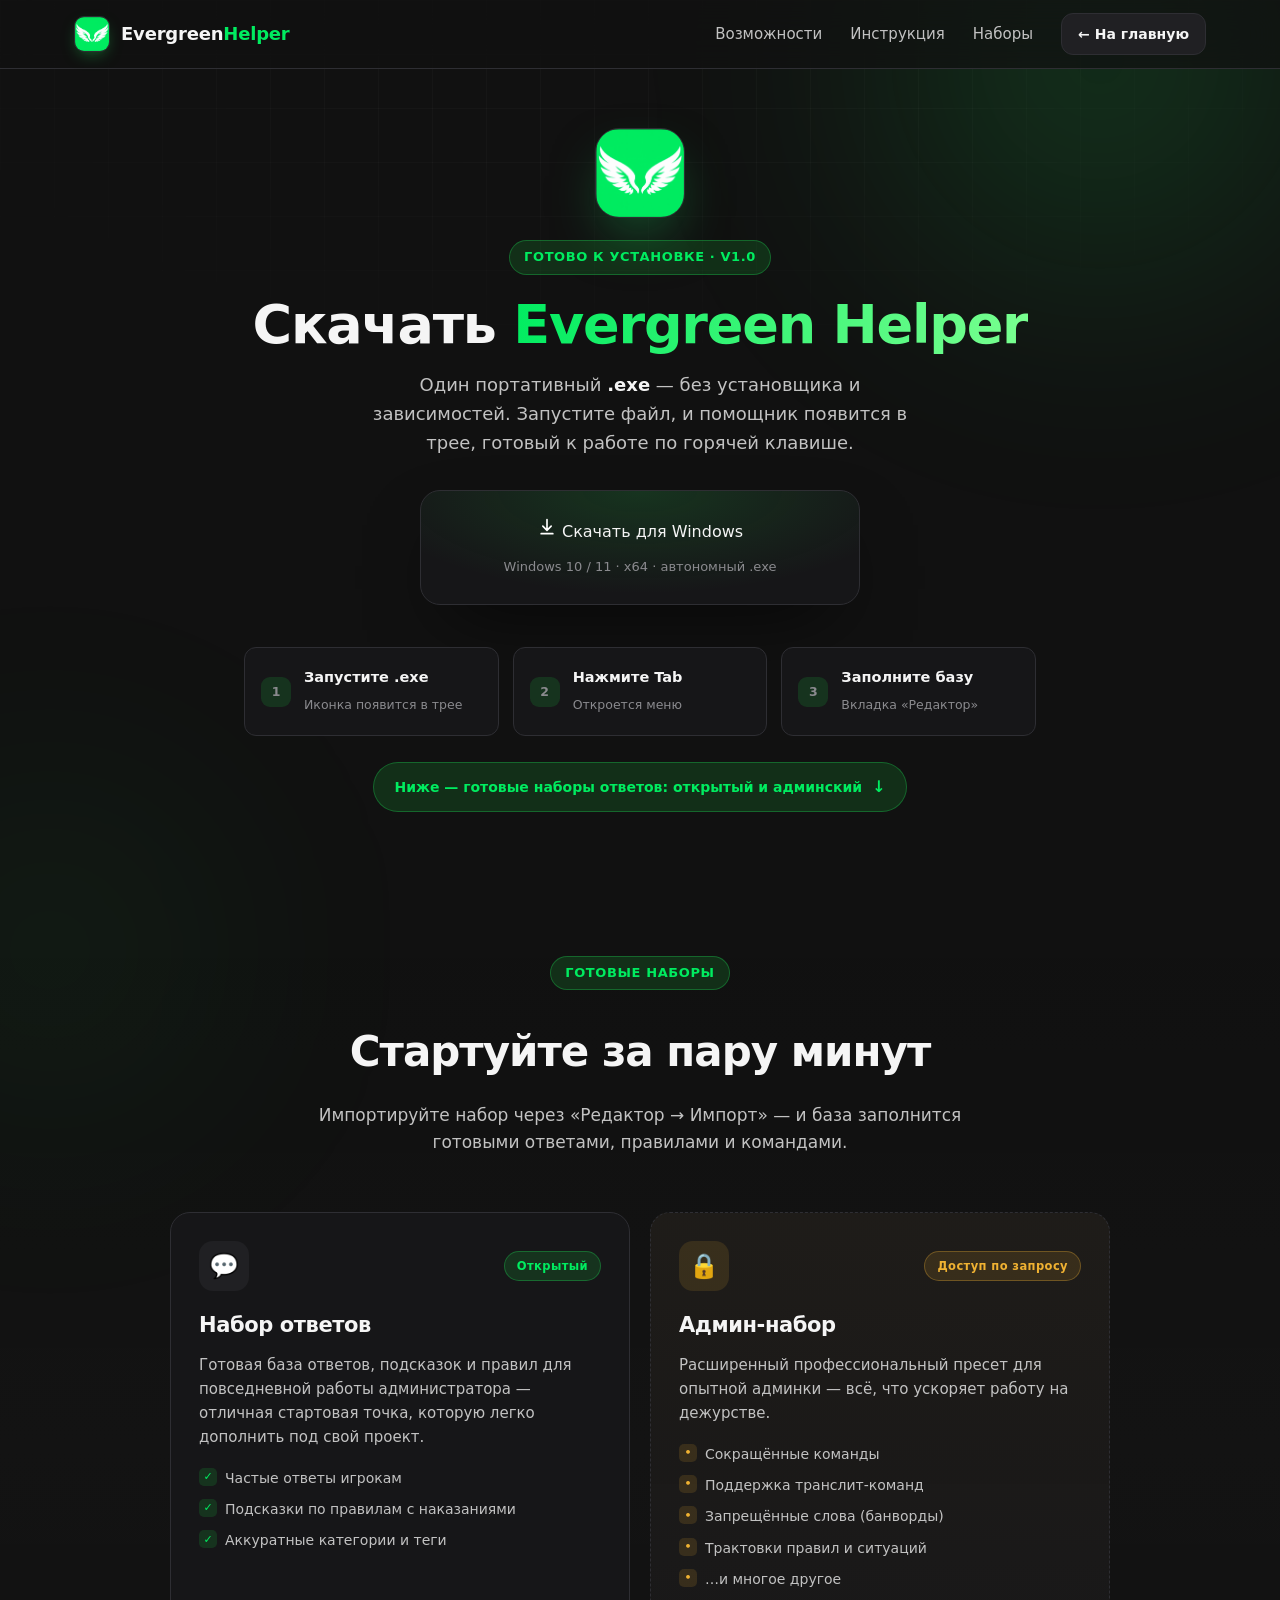
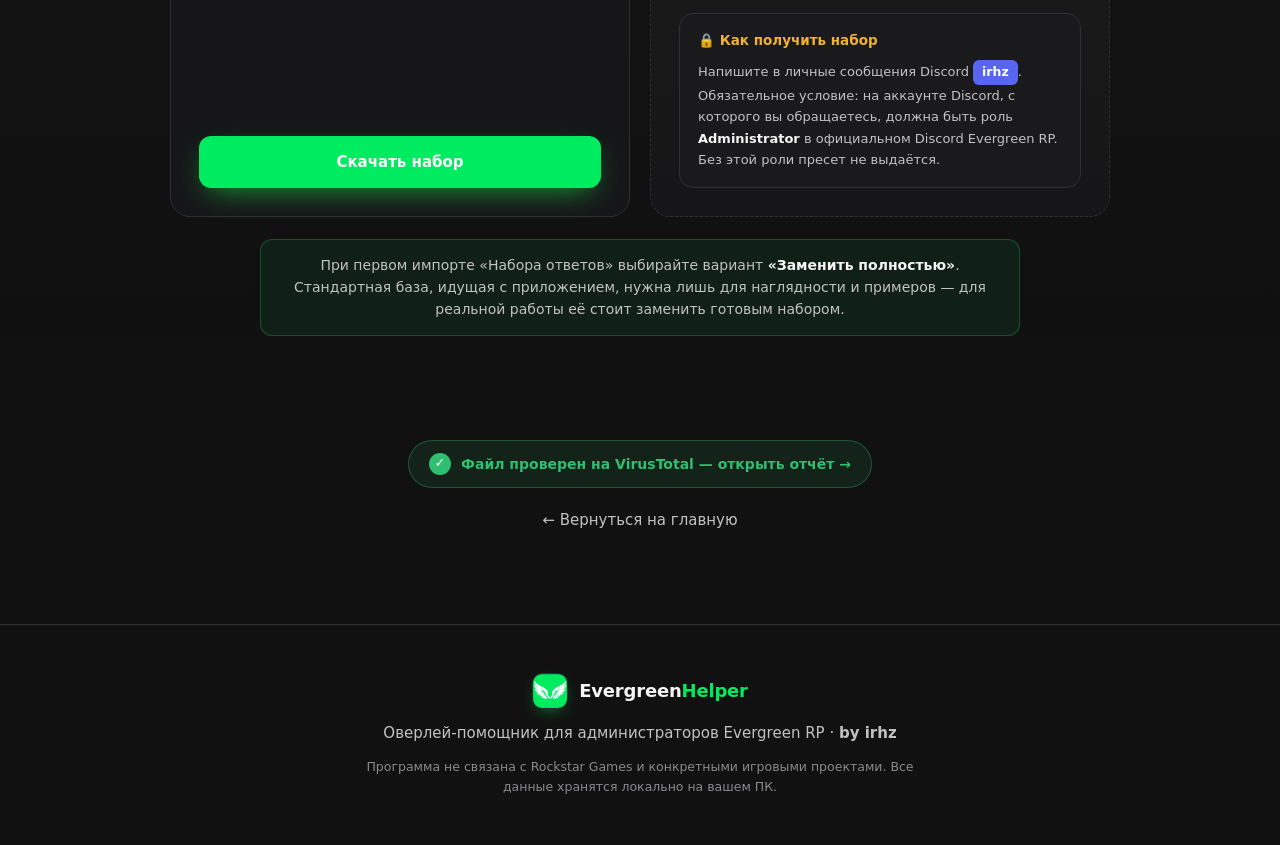
==== commit 1eec4ecc: "Update index.html" ====
--- a/download/index.html
+++ b/download/index.html
@@ -40,8 +40,7 @@
     <h1 class="dl__title">Скачать <span class="grad">Evergreen Helper</span></h1>
     <p class="dl__sub">Один портативный <b>.exe</b> — без установщика и зависимостей. Запустите файл, и помощник появится в трее, готовый к работе по горячей клавише.</p>
 
-    <div class="dl__card">
-      <a href="Evergreenhelper.zip" download class="btn btn--accent dl__btn">
+    <div class="dl__card"><a href="https://drive.google.com/file/d/1Ns3TXzEU2HSSrlATUcC2zRdbc98NlQJR/view?usp=sharing">
         <svg viewBox="0 0 24 24" class="ic ic--dl"><path d="M12 3 V15 M7 11 L12 16 L17 11 M5 20 H19"/></svg>
         Скачать для Windows
       </a>
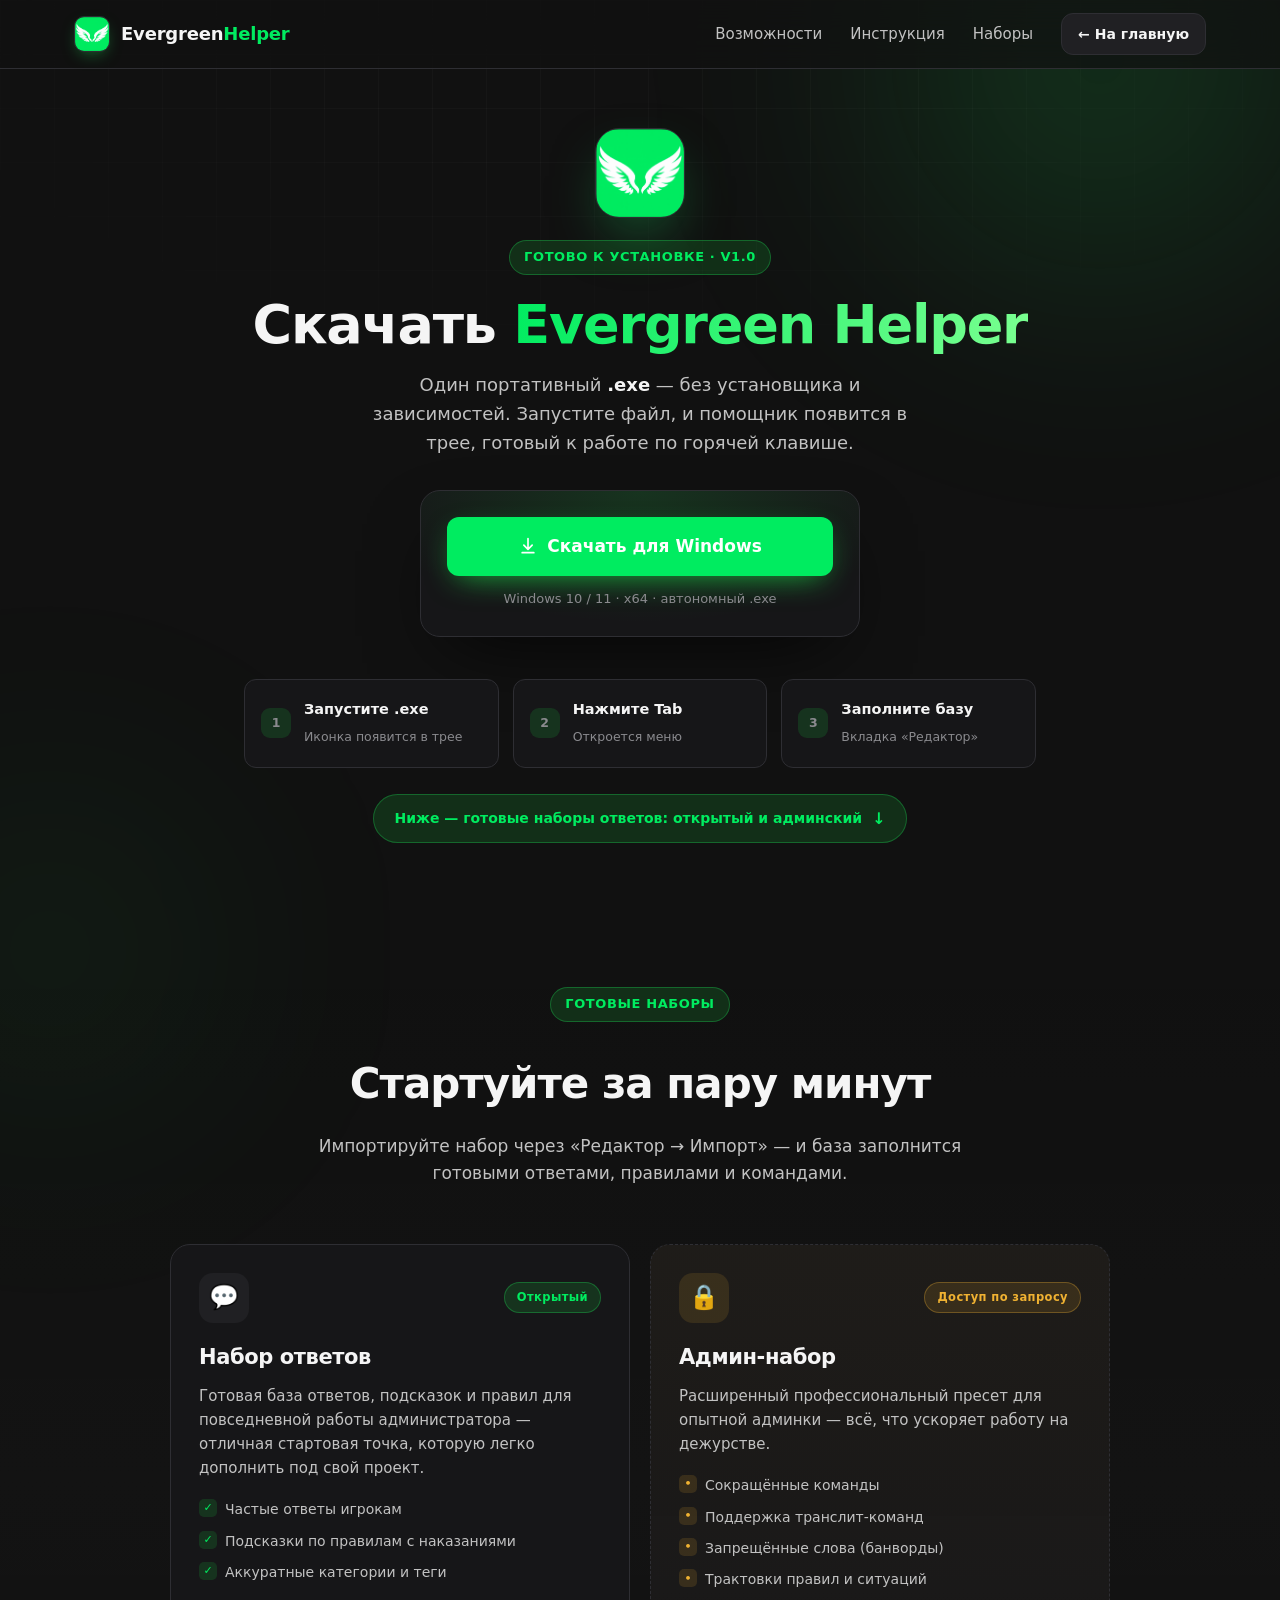
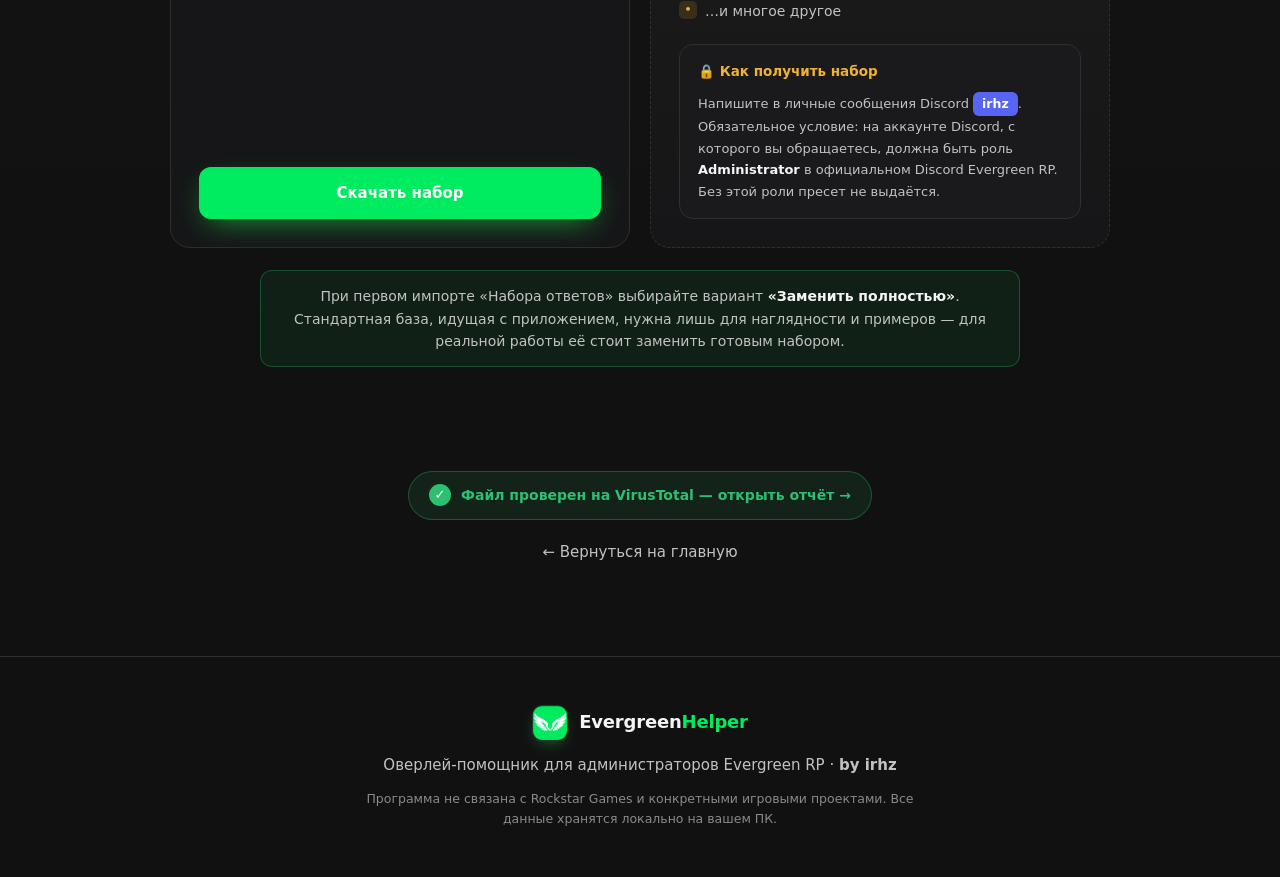
==== commit a1fdc56f: "Update index.html" ====
--- a/download/index.html
+++ b/download/index.html
@@ -40,7 +40,8 @@
     <h1 class="dl__title">Скачать <span class="grad">Evergreen Helper</span></h1>
     <p class="dl__sub">Один портативный <b>.exe</b> — без установщика и зависимостей. Запустите файл, и помощник появится в трее, готовый к работе по горячей клавише.</p>
 
-    <div class="dl__card"><a href="https://drive.google.com/file/d/1Ns3TXzEU2HSSrlATUcC2zRdbc98NlQJR/view?usp=sharing">
+    <div class="dl__card">
+      <a href="https://drive.google.com/file/d/1Ns3TXzEU2HSSrlATUcC2zRdbc98NlQJR/view?usp=sharing" download class="btn btn--accent dl__btn">
         <svg viewBox="0 0 24 24" class="ic ic--dl"><path d="M12 3 V15 M7 11 L12 16 L17 11 M5 20 H19"/></svg>
         Скачать для Windows
       </a>
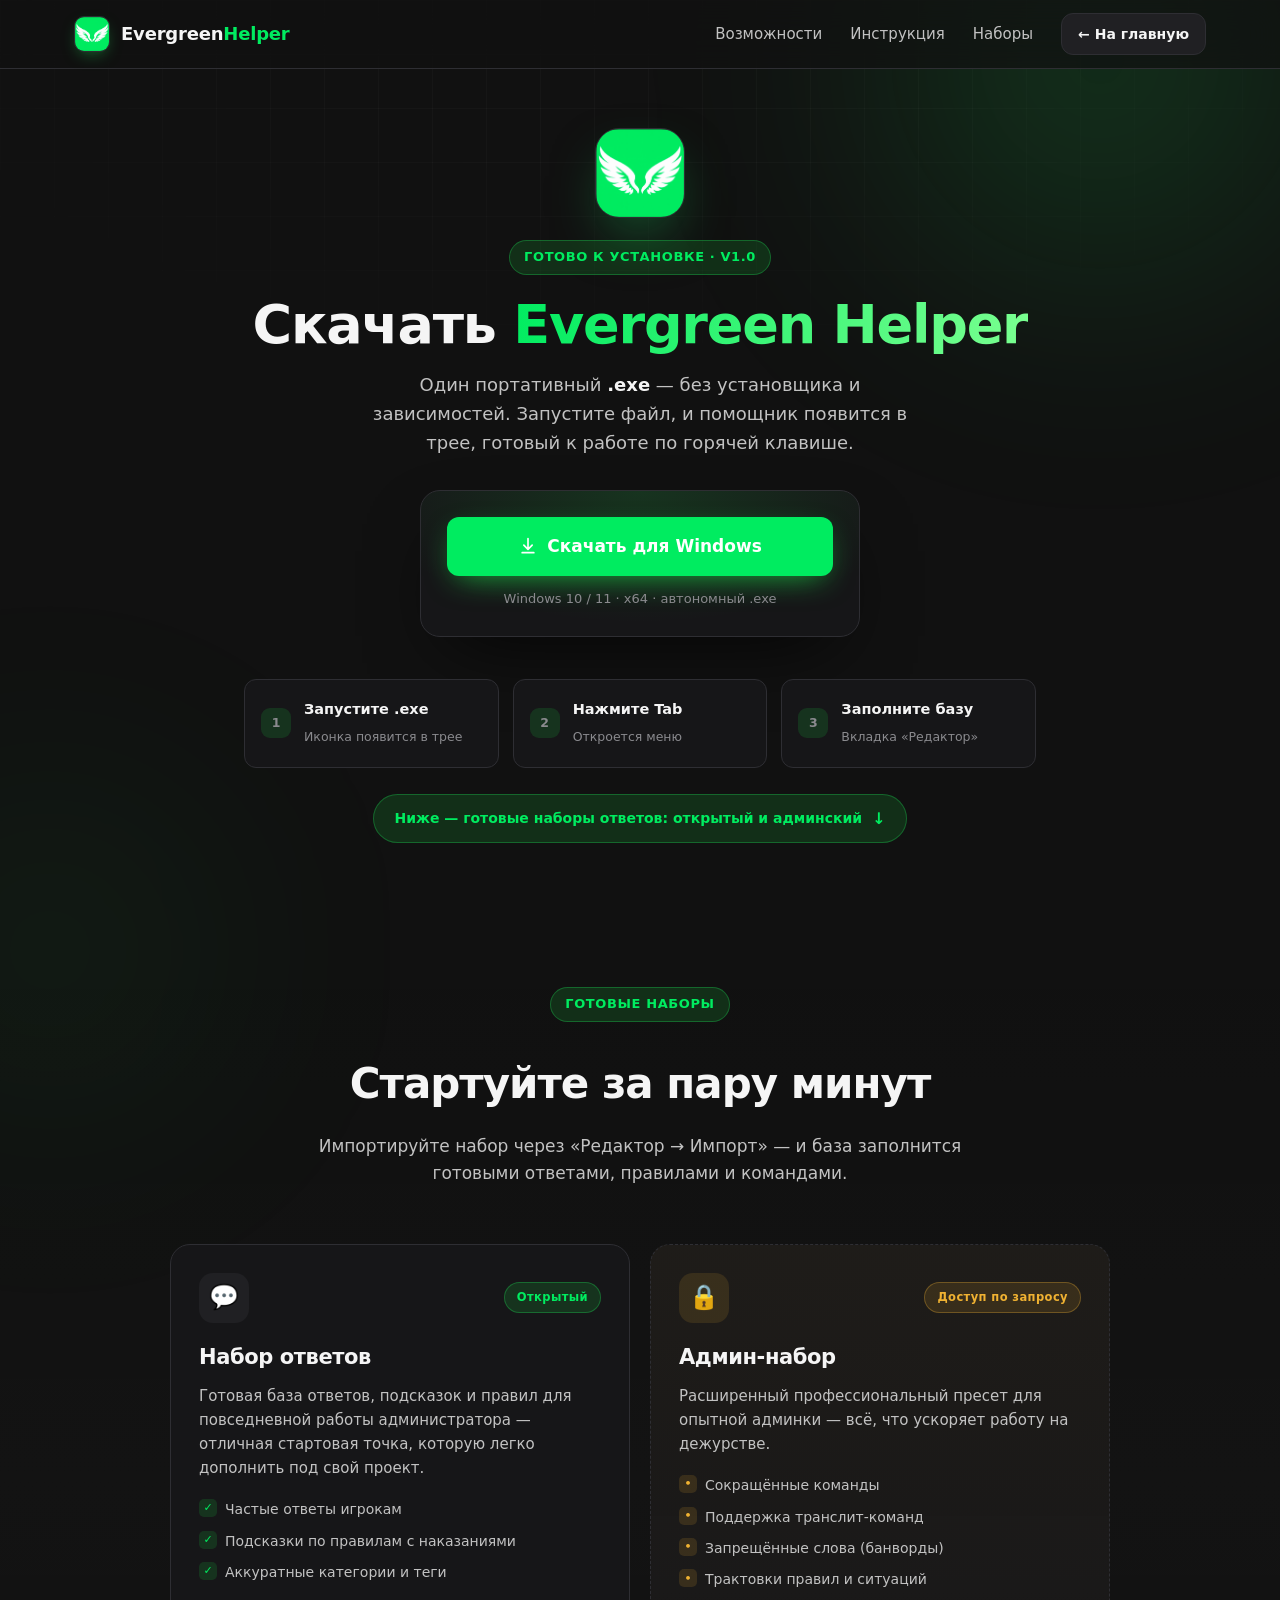
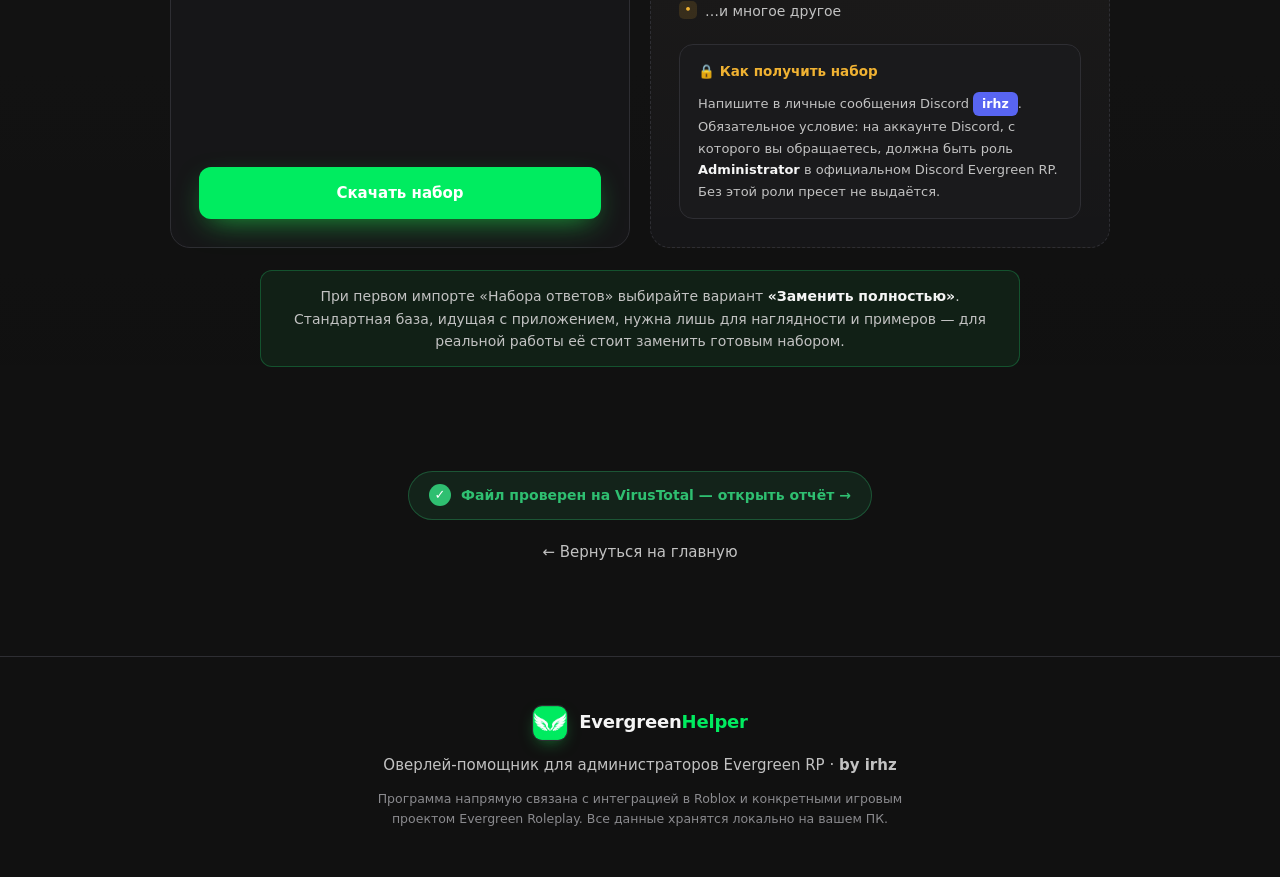
==== commit bd78091d: "Update index.html" ====
--- a/download/index.html
+++ b/download/index.html
@@ -116,7 +116,7 @@
 <!-- Footer bar -->
 <section class="dl-foot">
   <div class="wrap dl-foot__inner">
-    <a class="dl__vt" href="https://www.virustotal.com/gui/file/6ad9322ad6ffc2415cfb0052f76b34efeab2f4a1d51f4c47fbfd35884fb3eeb3/detection" target="_blank" rel="noopener">
+    <a class="dl__vt" href="https://www.virustotal.com/gui/file/219bc462ae3a9609bf4505abde9fb2f691b879b22f43c7dab3b59c09ec21b2c2/detection" target="_blank" rel="noopener">
       <span class="dl__vt-check">✓</span> Файл проверен на VirusTotal — открыть отчёт →
     </a>
     <a href="../index.html" class="dl__back">← Вернуться на главную</a>
@@ -130,7 +130,7 @@
       <span class="brand__text">Evergreen<span class="brand__accent">Helper</span></span>
     </div>
     <p class="footer__by">Оверлей-помощник для администраторов Evergreen RP · <b>by irhz</b></p>
-    <p class="footer__small">Программа не связана с Rockstar Games и конкретными игровыми проектами. Все данные хранятся локально на вашем ПК.</p>
+    <p class="footer__small">Программа напрямую связана с интеграцией в Roblox и конкретными игровым проектом Evergreen Roleplay. Все данные хранятся локально на вашем ПК.</p>
   </div>
 </footer>
 
--- a/styles.css
+++ b/styles.css
@@ -152,7 +152,7 @@
 .pv__copy{margin-top:10px;align-self:flex-start;background:var(--accent);color:#fff;border:none;font-weight:600;font-size:12px;padding:8px 16px;border-radius:9px;cursor:pointer;font-family:inherit;transition:.2s}
 .pv__copy:hover{background:var(--accent-hover)}
 .mockup__footer{display:flex;align-items:center;justify-content:space-between;margin-top:13px;padding-top:11px;border-top:1px solid var(--border);font-size:11px;color:var(--muted)}
-.by{color:#ff5fb0;font-weight:600}
+.by{color:#7aff90;font-weight:600}
 .kbd{display:inline-block;background:var(--surface2);border:1px solid var(--border);border-bottom-width:2px;border-radius:5px;padding:1px 6px;font-size:11px;font-family:"Segoe UI",sans-serif;color:var(--text2)}
 
 /* ===== Stats ===== */
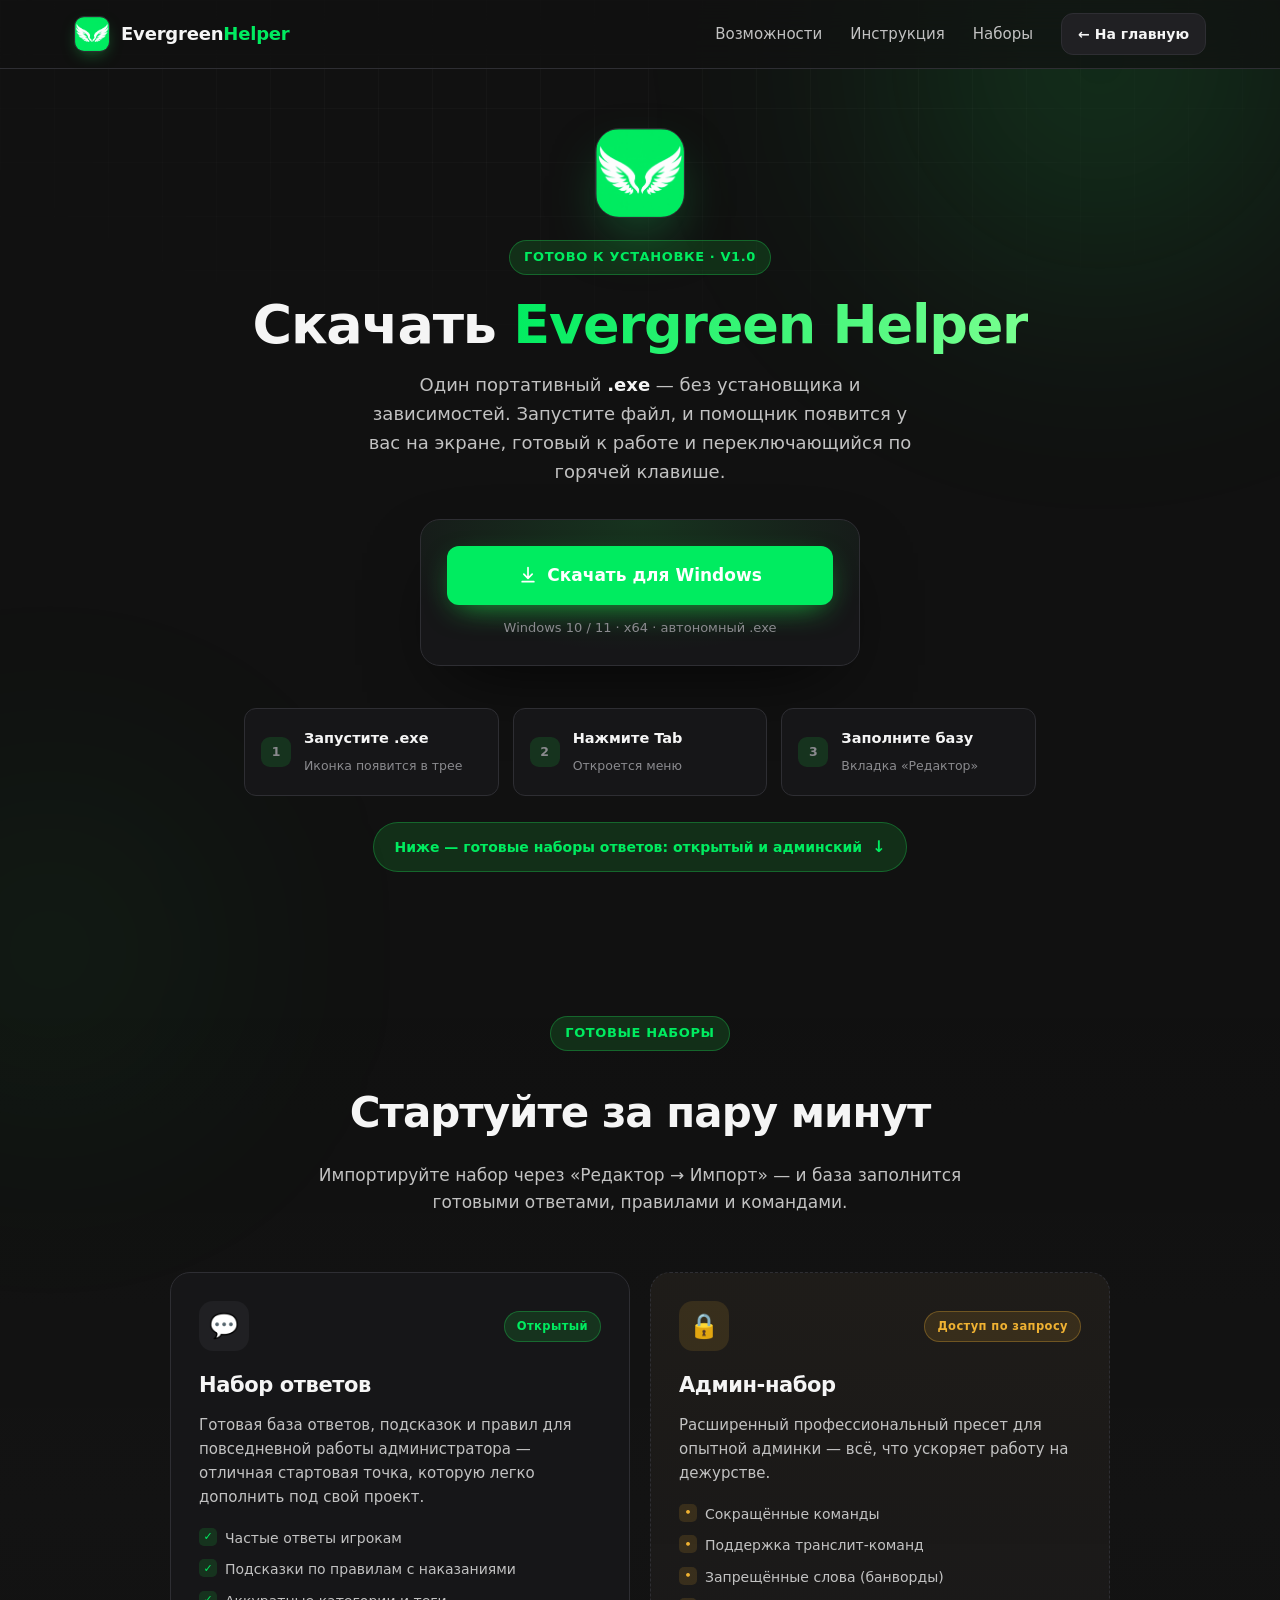
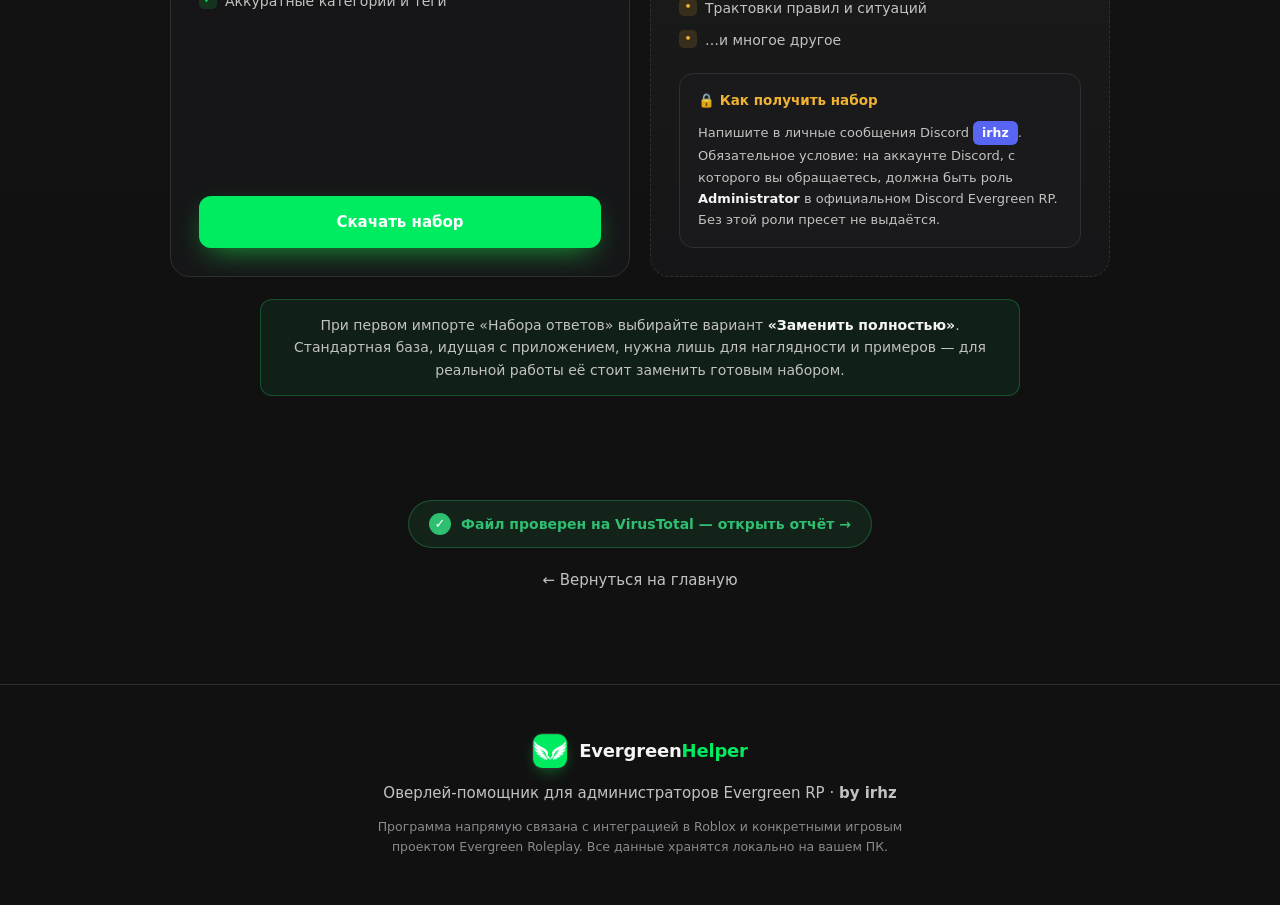
==== commit c9c32d98: "Update index.html" ====
--- a/download/index.html
+++ b/download/index.html
@@ -38,7 +38,7 @@
     <div class="dl__icon"><img src="../img/newlogo.png" alt="Evergreen Helper" /></div>
     <span class="eyebrow">Готово к установке · v1.0</span>
     <h1 class="dl__title">Скачать <span class="grad">Evergreen Helper</span></h1>
-    <p class="dl__sub">Один портативный <b>.exe</b> — без установщика и зависимостей. Запустите файл, и помощник появится в трее, готовый к работе по горячей клавише.</p>
+    <p class="dl__sub">Один портативный <b>.exe</b> — без установщика и зависимостей. Запустите файл, и помощник появится у вас на экране, готовый к работе и переключающийся по горячей клавише.</p>
 
     <div class="dl__card">
       <a href="https://drive.google.com/file/d/1Ns3TXzEU2HSSrlATUcC2zRdbc98NlQJR/view?usp=sharing" download class="btn btn--accent dl__btn">
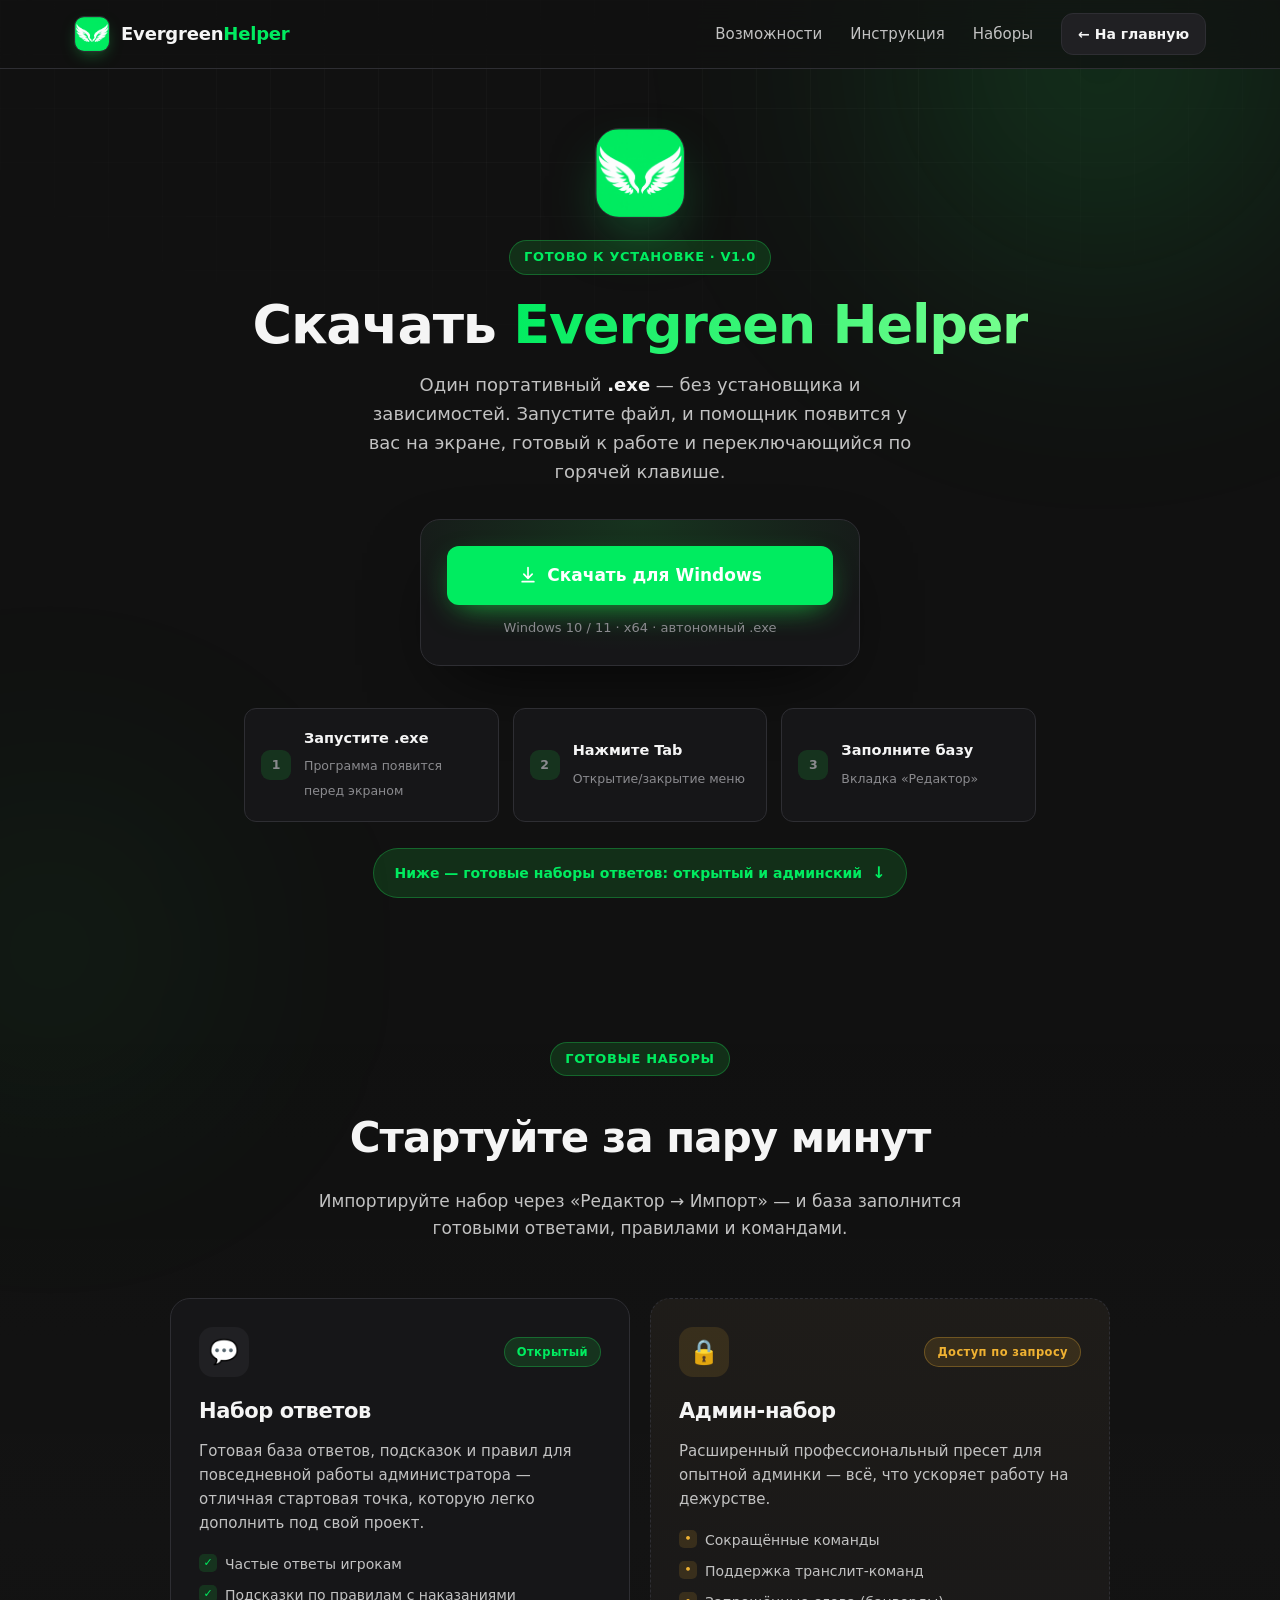
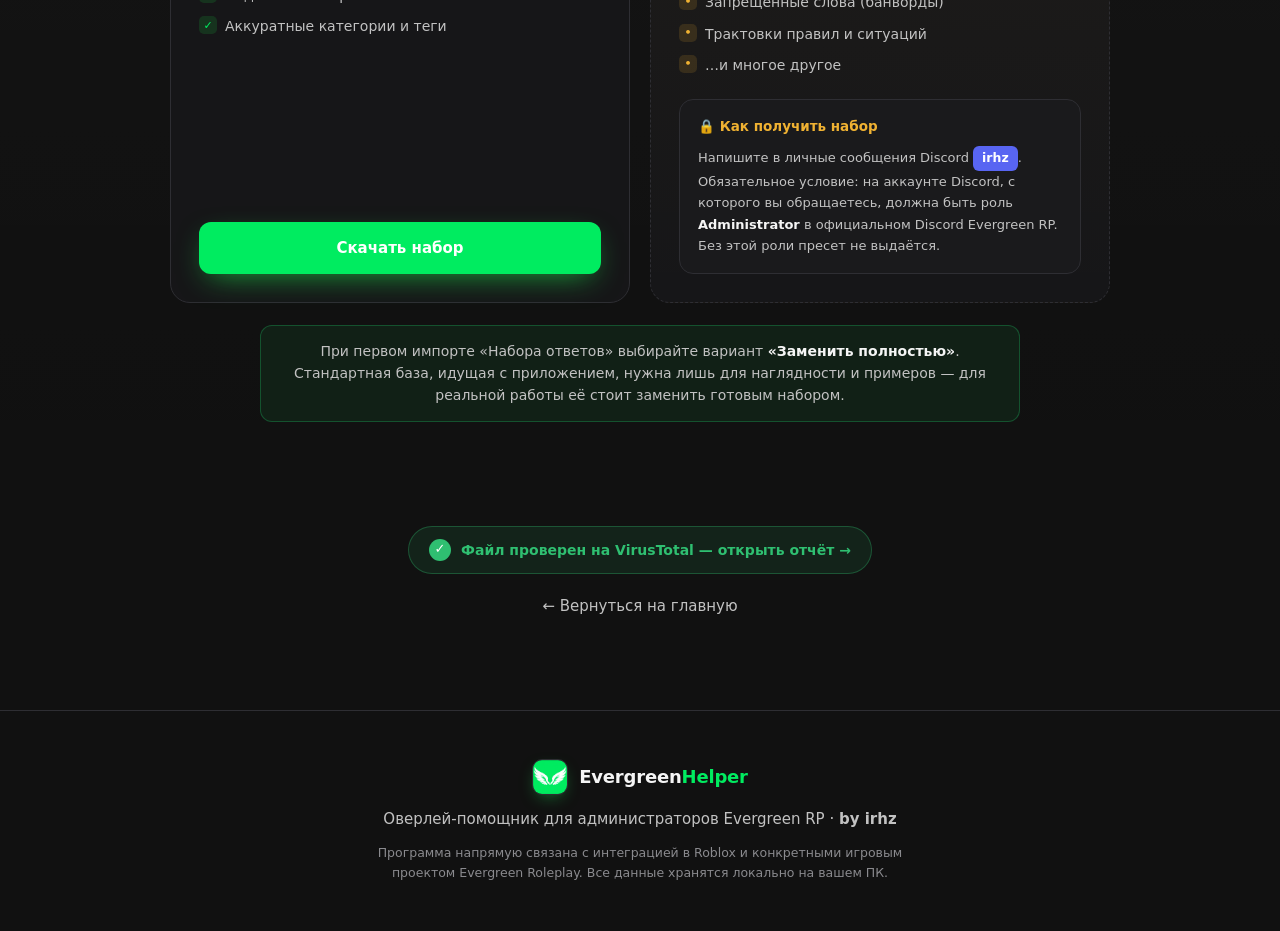
==== commit 0d3d6e79: "Update index.html" ====
--- a/download/index.html
+++ b/download/index.html
@@ -49,8 +49,8 @@
     </div>
 
     <div class="dl__steps">
-      <div class="dl__step"><span class="dl__num">1</span><div><strong>Запустите .exe</strong><span>Иконка появится в трее</span></div></div>
-      <div class="dl__step"><span class="dl__num">2</span><div><strong>Нажмите Tab</strong><span>Откроется меню</span></div></div>
+      <div class="dl__step"><span class="dl__num">1</span><div><strong>Запустите .exe</strong><span>Программа появится перед экраном</span></div></div>
+      <div class="dl__step"><span class="dl__num">2</span><div><strong>Нажмите Tab</strong><span>Открытие/закрытие меню</span></div></div>
       <div class="dl__step"><span class="dl__num">3</span><div><strong>Заполните базу</strong><span>Вкладка «Редактор»</span></div></div>
     </div>
 
